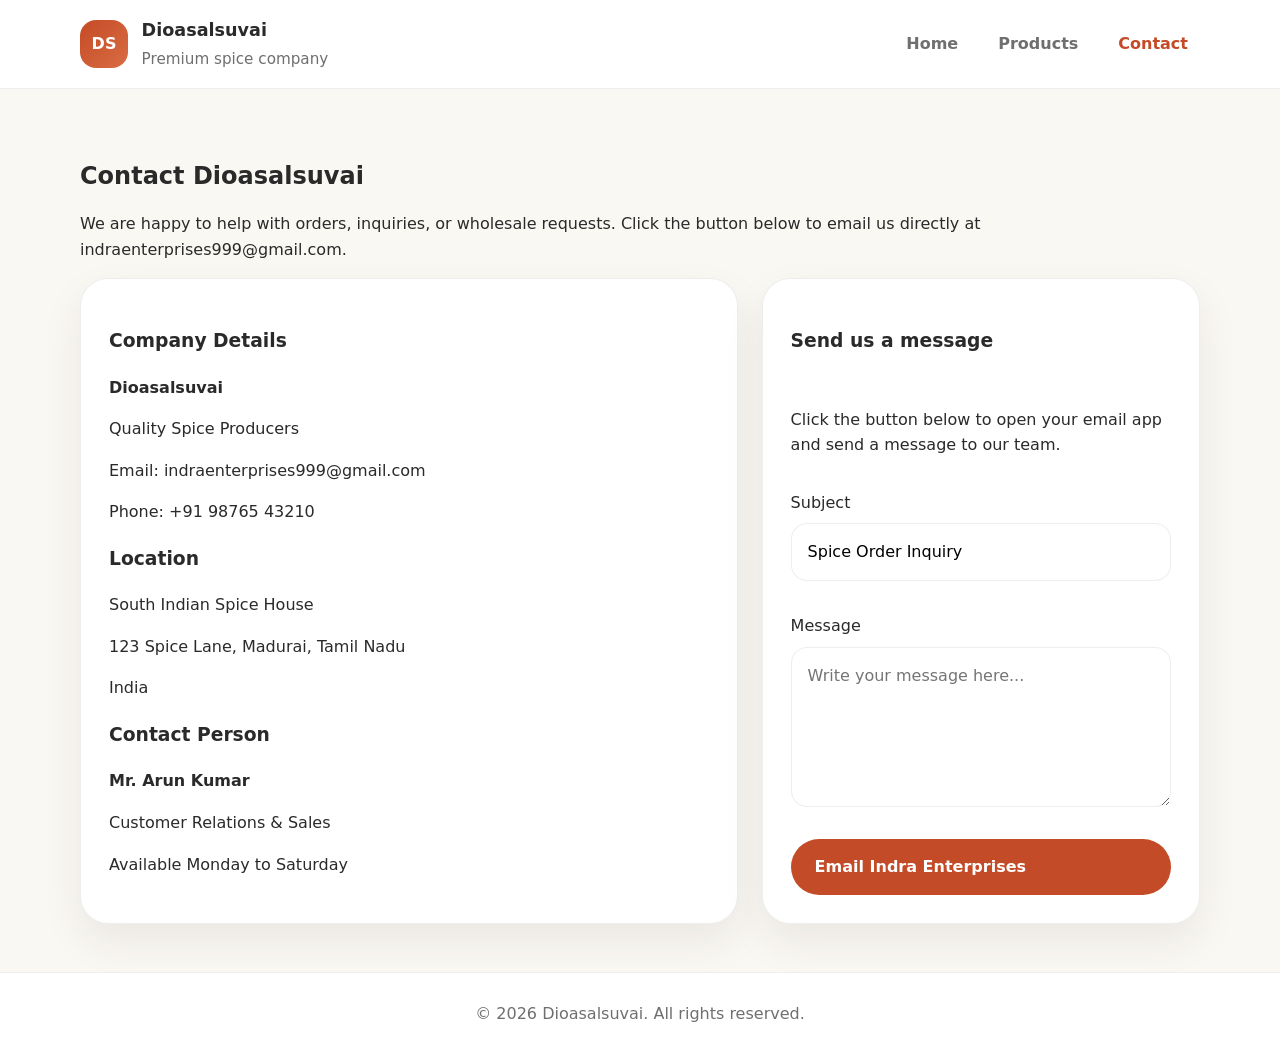
==== contact.html @ 7386b3ec "New Content" ====
<!DOCTYPE html>
<html lang="en">
<head>
  <meta charset="UTF-8" />
  <meta name="viewport" content="width=device-width, initial-scale=1.0" />
  <title>Dioasalsuvai | Contact</title>
  <link rel="stylesheet" href="styles.css" />
</head>
<body>
  <header class="site-header">
    <div class="container header-inner">
      <div class="logo">
        <div class="logo-mark">DS</div>
        <div>
          <h1>Dioasalsuvai</h1>
          <p>Premium spice company</p>
        </div>
      </div>
      <nav class="nav">
        <a href="index.html" class="nav-link">Home</a>
        <a href="product.html" class="nav-link">Products</a>
        <a href="contact.html" class="nav-link active">Contact</a>
      </nav>
    </div>
  </header>

  <main class="container page-content">
    <section class="contact-intro">
      <h2>Contact Dioasalsuvai</h2>
      <p>
        We are happy to help with orders, inquiries, or wholesale requests.
        Click the button below to email us directly at indraenterprises999@gmail.com.
      </p>
    </section>

    <section class="contact-grid">
      <div class="contact-details card">
        <div>
          <h3>Company Details</h3>
          <p><strong>Dioasalsuvai</strong></p>
          <p>Quality Spice Producers</p>
          <p>Email: <a href="mailto:indraenterprises999@gmail.com">indraenterprises999@gmail.com</a></p>
          <p>Phone: +91 98765 43210</p>
        </div>
        <div>
          <h3>Location</h3>
          <p>South Indian Spice House</p>
          <p>123 Spice Lane, Madurai, Tamil Nadu</p>
          <p>India</p>
        </div>
        <div>
          <h3>Contact Person</h3>
          <p><strong>Mr. Arun Kumar</strong></p>
          <p>Customer Relations & Sales</p>
          <p>Available Monday to Saturday</p>
        </div>
      </div>

      <div class="contact-card card">
        <h3>Send us a message</h3>
        <p>Click the button below to open your email app and send a message to our team.</p>
        <div class="form-group">
          <label for="contact-subject">Subject</label>
          <input id="contact-subject" type="text" class="form-control" value="Spice Order Inquiry" />
        </div>
        <div class="form-group">
          <label for="contact-message">Message</label>
          <textarea id="contact-message" rows="5" class="form-control" placeholder="Write your message here..."></textarea>
        </div>
        <a id="send-email-button" class="button email-button" href="mailto:indraenterprises999@gmail.com?subject=Spice%20Order%20Inquiry">Email Indra Enterprises</a>
      </div>
    </section>
  </main>

  <script>
    const sendButton = document.getElementById('send-email-button');
    sendButton.addEventListener('click', () => {
      const subject = encodeURIComponent(document.getElementById('contact-subject').value.trim() || 'Spice Order Inquiry');
      const bodyText = document.getElementById('contact-message').value.trim();
      const body = encodeURIComponent(bodyText ? bodyText : 'Hello Dioasalsuvai,\n\nI would like to inquire about your spice products.\n\nRegards,');
      sendButton.href = `mailto:indraenterprises999@gmail.com?subject=${subject}&body=${body}`;
    });
  </script>

  <footer class="site-footer">
    <div class="container">
      <p>&copy; 2026 Dioasalsuvai. All rights reserved.</p>
    </div>
  </footer>
</body>
</html>
---- styles.css ----
:root {
  --bg: #faf8f3;
  --surface: #ffffff;
  --text: #2a2a2a;
  --muted: #6f6f6f;
  --primary: #c44b27;
  --secondary: #ffb300;
  --border: rgba(42, 42, 42, 0.08);
  --shadow: 0 18px 40px rgba(52, 42, 35, 0.08);
}

* {
  box-sizing: border-box;
}

body {
  margin: 0;
  font-family: Inter, system-ui, -apple-system, BlinkMacSystemFont, sans-serif;
  background: var(--bg);
  color: var(--text);
  line-height: 1.6;
}

a {
  color: inherit;
  text-decoration: none;
}

img {
  max-width: 100%;
  display: block;
}

.container {
  width: min(1120px, calc(100% - 2rem));
  margin: 0 auto;
}

.site-header {
  background: #fff;
  border-bottom: 1px solid var(--border);
  position: sticky;
  top: 0;
  z-index: 10;
}

.header-inner {
  display: flex;
  align-items: center;
  justify-content: space-between;
  gap: 1rem;
  padding: 1rem 0;
}

.logo {
  display: flex;
  align-items: center;
  gap: 0.85rem;
}

.logo-mark {
  width: 3rem;
  height: 3rem;
  border-radius: 1rem;
  display: grid;
  place-items: center;
  background: linear-gradient(135deg, var(--primary), #d96c42);
  color: #fff;
  font-weight: 700;
  font-size: 1rem;
}

.logo h1 {
  margin: 0;
  font-size: 1.1rem;
}

.logo p {
  margin: 0.2rem 0 0;
  color: var(--muted);
  font-size: 0.95rem;
}

.nav {
  display: flex;
  gap: 1rem;
  flex-wrap: wrap;
}

.nav-link {
  color: var(--muted);
  font-weight: 600;
  padding: 0.5rem 0.75rem;
  border-radius: 999px;
}

.nav-link.active,
.nav-link:hover {
  color: var(--primary);
}

.hero {
  display: grid;
  grid-template-columns: 1.1fr 0.9fr;
  align-items: center;
  gap: 2rem;
  padding: 4rem 0 3rem;
}

.hero-copy h2 {
  margin: 0;
  font-size: clamp(2rem, 4vw, 3rem);
}

.hero-copy p {
  max-width: 42rem;
  margin: 1.2rem 0 0;
  color: var(--muted);
  font-size: 1.05rem;
}

.hero-actions {
  display: flex;
  gap: 1rem;
  flex-wrap: wrap;
  margin-top: 1.75rem;
}

.button {
  display: inline-flex;
  align-items: center;
  justify-content: center;
  padding: 0.95rem 1.5rem;
  border-radius: 999px;
  background: var(--primary);
  color: #fff;
  font-weight: 700;
}

.button-secondary {
  background: #fff;
  color: var(--primary);
  border: 1px solid var(--border);
}

.hero-image {
  display: flex;
  justify-content: center;
}

.banner-card {
  width: min(420px, 100%);
  background: linear-gradient(180deg, #ffe8d8 0%, #fff5ec 100%);
  border-radius: 2rem;
  padding: 1.5rem;
  box-shadow: var(--shadow);
  border: 1px solid var(--border);
}

.product-badge {
  display: inline-flex;
  padding: 0.45rem 0.85rem;
  border-radius: 999px;
  background: rgba(196, 75, 39, 0.15);
  color: var(--primary);
  font-weight: 700;
  font-size: 0.85rem;
}

.product-photo {
  margin: 1.5rem 0;
  height: 220px;
  border-radius: 1.5rem;
  background: radial-gradient(circle at 40% 25%, #ffb300 0%, #c44b27 25%, #9d3123 65%);
  position: relative;
  overflow: hidden;
}

.product-photo::before,
.product-photo::after {
  content: "";
  position: absolute;
  border-radius: 50%;
}

.product-photo::before {
  width: 120px;
  height: 120px;
  top: 20px;
  left: 20px;
  background: rgba(255, 255, 255, 0.22);
}

.product-photo::after {
  width: 180px;
  height: 180px;
  bottom: -30px;
  right: -30px;
  background: rgba(255, 255, 255, 0.14);
}

.product-info h3 {
  margin: 0;
  font-size: 1.25rem;
}

.product-info p {
  margin: 0.75rem 0 0;
  color: var(--muted);
}

.company-details {
  padding: 2.5rem 0 4rem;
}

.company-details h2 {
  margin: 0 0 1rem;
}

.details-grid {
  display: grid;
  gap: 1.5rem;
  grid-template-columns: repeat(3, minmax(0, 1fr));
}

.details-grid div {
  background: var(--surface);
  border-radius: 1.5rem;
  padding: 1.5rem;
  box-shadow: var(--shadow);
  border: 1px solid var(--border);
}

.details-grid h3 {
  margin-top: 0;
}

.page-content {
  padding: 3rem 0;
}

.product-list h2,
.contact-intro h2 {
  margin-bottom: 0.5rem;
}

.product-grid {
  display: grid;
  gap: 1.5rem;
  grid-template-columns: repeat(2, minmax(0, 1fr));
  margin-top: 1.5rem;
}

.product-card,
.card {
  background: var(--surface);
  border-radius: 1.75rem;
  padding: 1.75rem;
  border: 1px solid var(--border);
  box-shadow: var(--shadow);
}

.product-card h3 {
  margin: 1.1rem 0 0.5rem;
}

.product-card p {
  margin: 0;
  color: var(--muted);
}

.contact-grid {
  display: grid;
  gap: 1.5rem;
  grid-template-columns: 1.2fr 0.8fr;
}

.contact-card {
  display: flex;
  flex-direction: column;
  gap: 1rem;
}

.form-group {
  display: flex;
  flex-direction: column;
  gap: 0.5rem;
}

.form-control {
  width: 100%;
  padding: 0.95rem 1rem;
  border: 1px solid var(--border);
  border-radius: 1rem;
  background: #fff;
  font: inherit;
}

.form-control:focus {
  outline: 2px solid rgba(196, 75, 39, 0.25);
}

.email-button {
  display: inline-block;
}

.email-button:hover {
  opacity: 0.95;
}

.product-icon {
  width: 4rem;
  height: 4rem;
  border-radius: 1.25rem;
}

.product-icon.turmeric {
  background: linear-gradient(135deg, #f7d657, #e4a53c);
}

.product-icon.chilli {
  background: linear-gradient(135deg, #f25f44, #c42c1d);
}

.product-icon.coriander {
  background: linear-gradient(135deg, #a5c467, #5a8b48);
}

.product-icon.kolambu {
  background: linear-gradient(135deg, #d96c42, #8a2916);
}

.card > div {
  margin-bottom: 1rem;
}

.card > div:last-child {
  margin-bottom: 0;
}

.site-footer {
  padding: 1.75rem 0;
  background: #fff;
  border-top: 1px solid var(--border);
}

.site-footer p {
  margin: 0;
  text-align: center;
  color: var(--muted);
}

@media (max-width: 860px) {
  .hero {
    grid-template-columns: 1fr;
  }

  .details-grid,
  .product-grid {
    grid-template-columns: 1fr;
  }
}

@media (max-width: 640px) {
  .header-inner {
    flex-direction: column;
    align-items: flex-start;
  }

  .nav {
    width: 100%;
    justify-content: flex-start;
  }
}
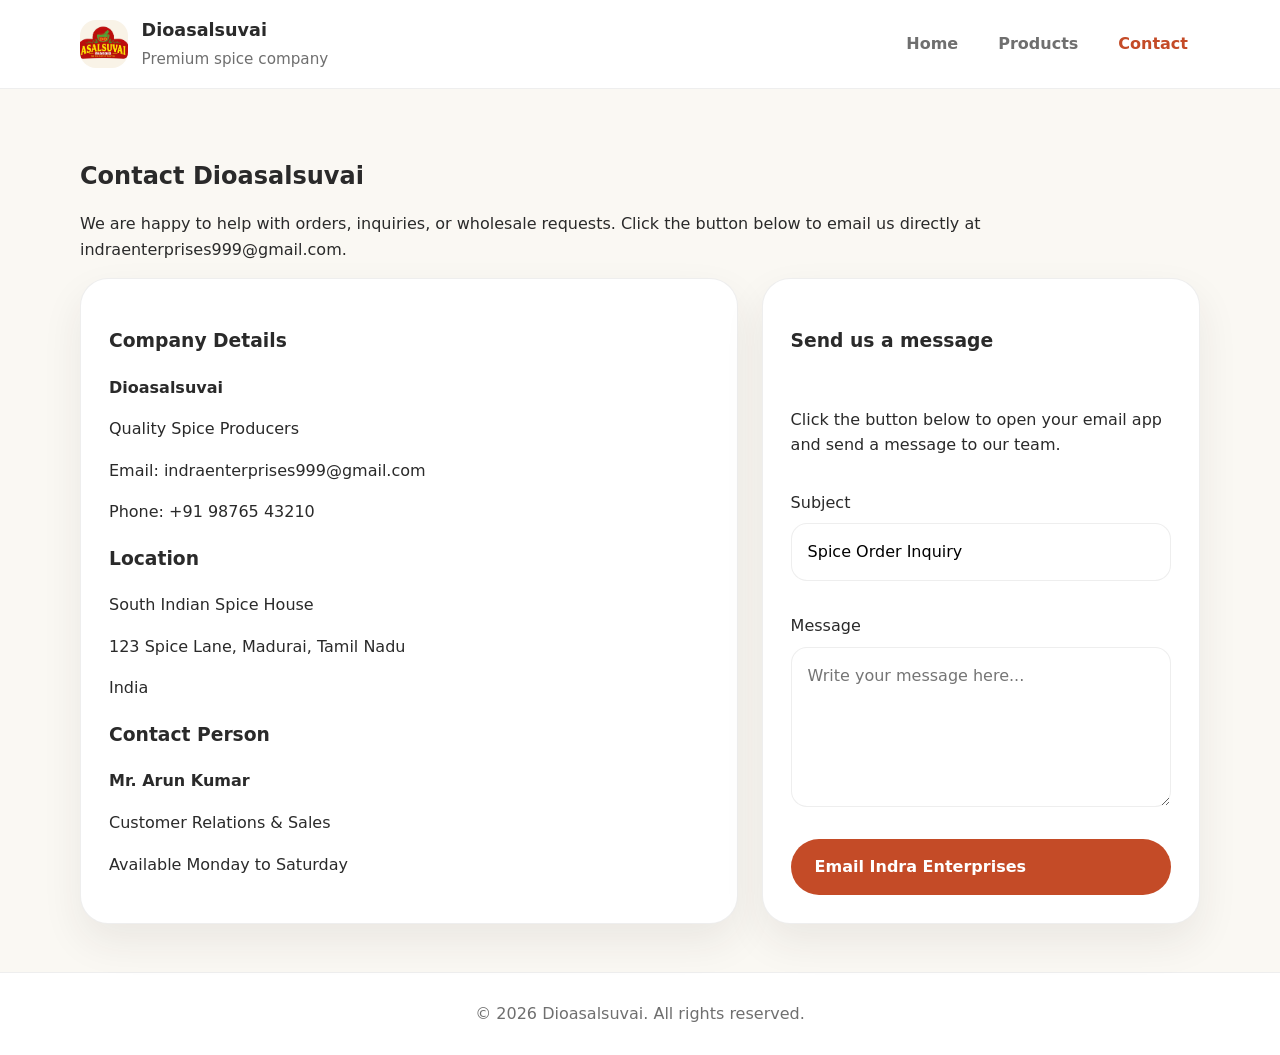
==== commit 477147dc: "image added" ====
--- a/contact.html
+++ b/contact.html
@@ -10,7 +10,9 @@
   <header class="site-header">
     <div class="container header-inner">
       <div class="logo">
-        <div class="logo-mark">DS</div>
+        <div class="logo-mark">
+          <img src="Image/logo.jpeg" alt="Dioasalsuvai logo" />
+        </div>
         <div>
           <h1>Dioasalsuvai</h1>
           <p>Premium spice company</p>
--- a/styles.css
+++ b/styles.css
@@ -65,9 +65,13 @@
   display: grid;
   place-items: center;
   background: linear-gradient(135deg, var(--primary), #d96c42);
-  color: #fff;
-  font-weight: 700;
-  font-size: 1rem;
+  overflow: hidden;
+}
+
+.logo-mark img {
+  width: 100%;
+  height: 100%;
+  object-fit: cover;
 }
 
 .logo h1 {
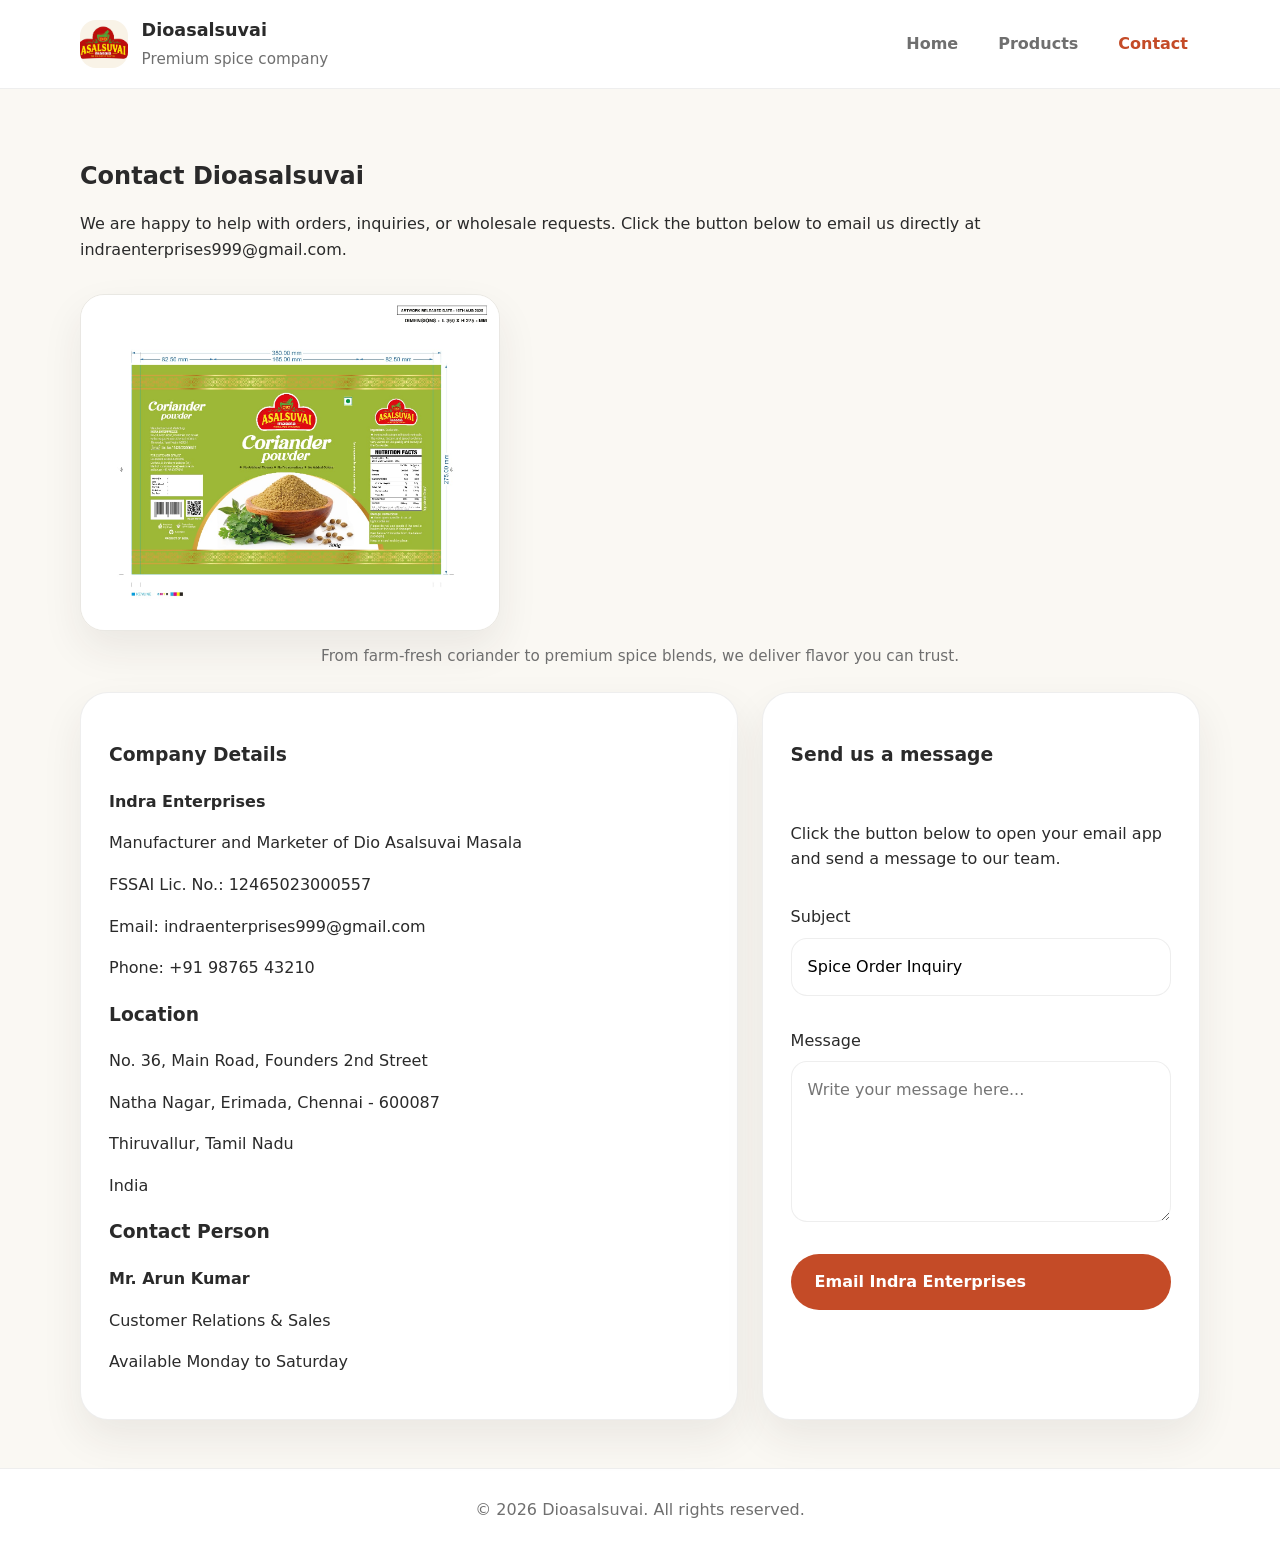
==== commit dd8a93d7: "added image and added content relate to that ." ====
--- a/contact.html
+++ b/contact.html
@@ -33,21 +33,27 @@
         We are happy to help with orders, inquiries, or wholesale requests.
         Click the button below to email us directly at indraenterprises999@gmail.com.
       </p>
+      <figure class="contact-hero">
+        <img src="Image/CorianderPowder.jpeg" alt="Fresh Coriander Powder" />
+        <figcaption>From farm-fresh coriander to premium spice blends, we deliver flavor you can trust.</figcaption>
+      </figure>
     </section>
 
     <section class="contact-grid">
       <div class="contact-details card">
         <div>
           <h3>Company Details</h3>
-          <p><strong>Dioasalsuvai</strong></p>
-          <p>Quality Spice Producers</p>
+          <p><strong>Indra Enterprises</strong></p>
+          <p>Manufacturer and Marketer of Dio Asalsuvai Masala</p>
+          <p>FSSAI Lic. No.: 12465023000557</p>
           <p>Email: <a href="mailto:indraenterprises999@gmail.com">indraenterprises999@gmail.com</a></p>
           <p>Phone: +91 98765 43210</p>
         </div>
         <div>
           <h3>Location</h3>
-          <p>South Indian Spice House</p>
-          <p>123 Spice Lane, Madurai, Tamil Nadu</p>
+          <p>No. 36, Main Road, Founders 2nd Street</p>
+          <p>Natha Nagar, Erimada, Chennai - 600087</p>
+          <p>Thiruvallur, Tamil Nadu</p>
           <p>India</p>
         </div>
         <div>
--- a/styles.css
+++ b/styles.css
@@ -203,6 +203,13 @@
   background: rgba(255, 255, 255, 0.14);
 }
 
+.product-photo img {
+  width: 100%;
+  height: 100%;
+  object-fit: cover;
+  border-radius: 1.5rem;
+}
+
 .product-info h3 {
   margin: 0;
   font-size: 1.25rem;
@@ -273,6 +280,83 @@
   color: var(--muted);
 }
 
+.featured-products {
+  padding: 3rem 0;
+}
+
+.featured-products h2 {
+  margin-top: 0;
+}
+
+.section-description {
+  max-width: 52rem;
+  margin-top: 0.75rem;
+  color: var(--muted);
+}
+
+.featured-grid {
+  display: grid;
+  gap: 1.5rem;
+  grid-template-columns: repeat(auto-fit, minmax(220px, 1fr));
+  margin-top: 1.75rem;
+}
+
+.feature-card {
+  background: var(--surface);
+  border: 1px solid var(--border);
+  border-radius: 1.5rem;
+  padding: 1.25rem;
+  box-shadow: var(--shadow);
+  text-align: center;
+}
+
+.feature-card img {
+  width: 100%;
+  aspect-ratio: 1.1;
+  object-fit: cover;
+  border-radius: 1rem;
+  margin-bottom: 1rem;
+}
+
+.product-card {
+  display: flex;
+  flex-direction: column;
+  gap: 1rem;
+}
+
+.product-card-img {
+  width: 100%;
+  height: 180px;
+  object-fit: cover;
+  border-radius: 1.25rem;
+}
+
+.product-story {
+  padding: 3rem 0;
+}
+
+.product-story h2 {
+  margin-top: 0;
+}
+
+.contact-hero {
+  margin: 2rem 0 1.5rem;
+  text-align: center;
+}
+
+.contact-hero img {
+  width: min(420px, 100%);
+  border-radius: 1.5rem;
+  border: 1px solid var(--border);
+  box-shadow: var(--shadow);
+}
+
+.contact-hero figcaption {
+  margin-top: 0.85rem;
+  color: var(--muted);
+  font-size: 0.95rem;
+}
+
 .contact-grid {
   display: grid;
   gap: 1.5rem;
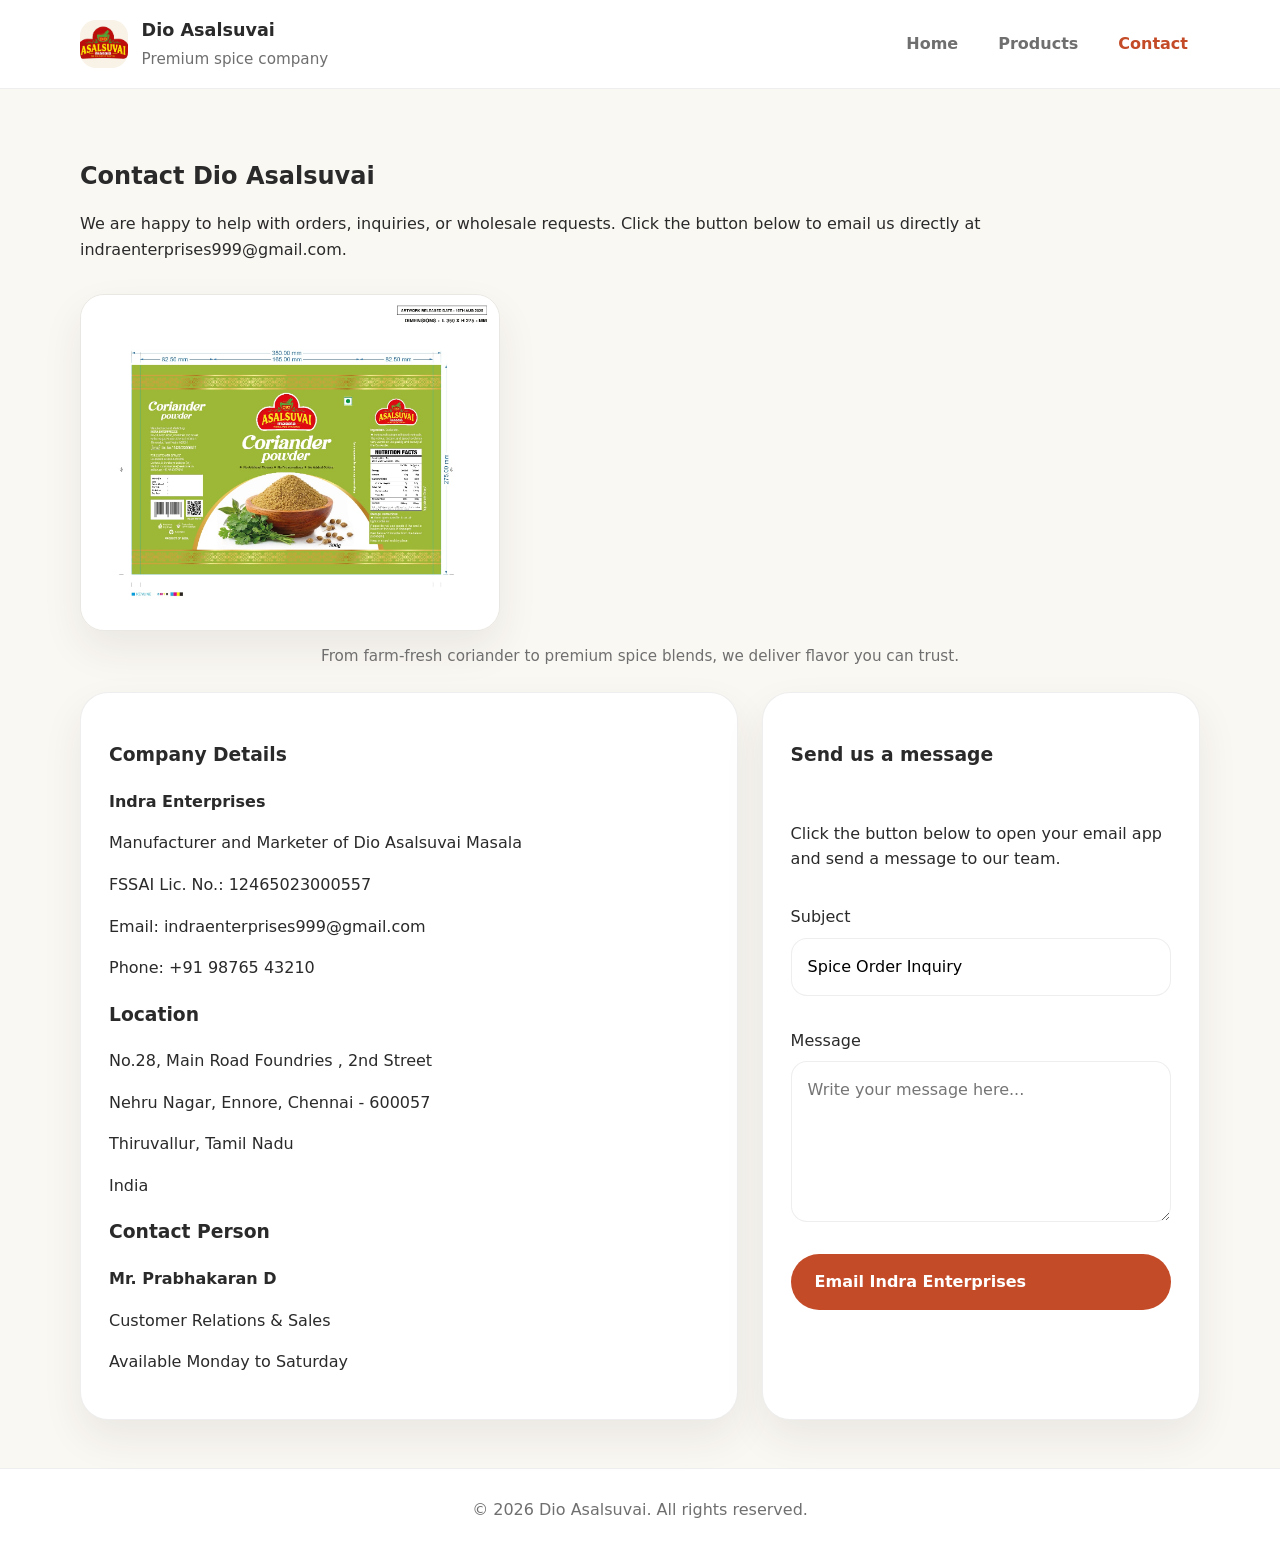
==== commit c9fa0366: "Update" ====
--- a/contact.html
+++ b/contact.html
@@ -3,7 +3,7 @@
 <head>
   <meta charset="UTF-8" />
   <meta name="viewport" content="width=device-width, initial-scale=1.0" />
-  <title>Dioasalsuvai | Contact</title>
+  <title>Dio Asalsuvai | Contact</title>
   <link rel="stylesheet" href="styles.css" />
 </head>
 <body>
@@ -11,10 +11,10 @@
     <div class="container header-inner">
       <div class="logo">
         <div class="logo-mark">
-          <img src="Image/logo.jpeg" alt="Dioasalsuvai logo" />
+          <img src="Image/logo.jpeg" alt="Dio Asalsuvai logo" />
         </div>
         <div>
-          <h1>Dioasalsuvai</h1>
+          <h1>Dio Asalsuvai</h1>
           <p>Premium spice company</p>
         </div>
       </div>
@@ -28,7 +28,7 @@
 
   <main class="container page-content">
     <section class="contact-intro">
-      <h2>Contact Dioasalsuvai</h2>
+      <h2>Contact Dio Asalsuvai</h2>
       <p>
         We are happy to help with orders, inquiries, or wholesale requests.
         Click the button below to email us directly at indraenterprises999@gmail.com.
@@ -51,14 +51,14 @@
         </div>
         <div>
           <h3>Location</h3>
-          <p>No. 36, Main Road, Founders 2nd Street</p>
-          <p>Natha Nagar, Erimada, Chennai - 600087</p>
+          <p>No.28, Main Road Foundries , 2nd Street</p>
+          <p>Nehru Nagar, Ennore, Chennai - 600057</p>
           <p>Thiruvallur, Tamil Nadu</p>
           <p>India</p>
         </div>
         <div>
           <h3>Contact Person</h3>
-          <p><strong>Mr. Arun Kumar</strong></p>
+          <p><strong>Mr. Prabhakaran D</strong></p>
           <p>Customer Relations & Sales</p>
           <p>Available Monday to Saturday</p>
         </div>
@@ -85,15 +85,17 @@
     sendButton.addEventListener('click', () => {
       const subject = encodeURIComponent(document.getElementById('contact-subject').value.trim() || 'Spice Order Inquiry');
       const bodyText = document.getElementById('contact-message').value.trim();
-      const body = encodeURIComponent(bodyText ? bodyText : 'Hello Dioasalsuvai,\n\nI would like to inquire about your spice products.\n\nRegards,');
+      const body = encodeURIComponent(bodyText ? bodyText : 'Hello Dio Asalsuvai,\n\nI would like to inquire about your spice products.\n\nRegards,');
       sendButton.href = `mailto:indraenterprises999@gmail.com?subject=${subject}&body=${body}`;
     });
   </script>
 
   <footer class="site-footer">
     <div class="container">
-      <p>&copy; 2026 Dioasalsuvai. All rights reserved.</p>
+      <p>&copy; 2026 Dio Asalsuvai. All rights reserved.</p>
     </div>
   </footer>
 </body>
 </html>
+
+
--- a/styles.css
+++ b/styles.css
@@ -460,3 +460,5 @@
     justify-content: flex-start;
   }
 }
+
+
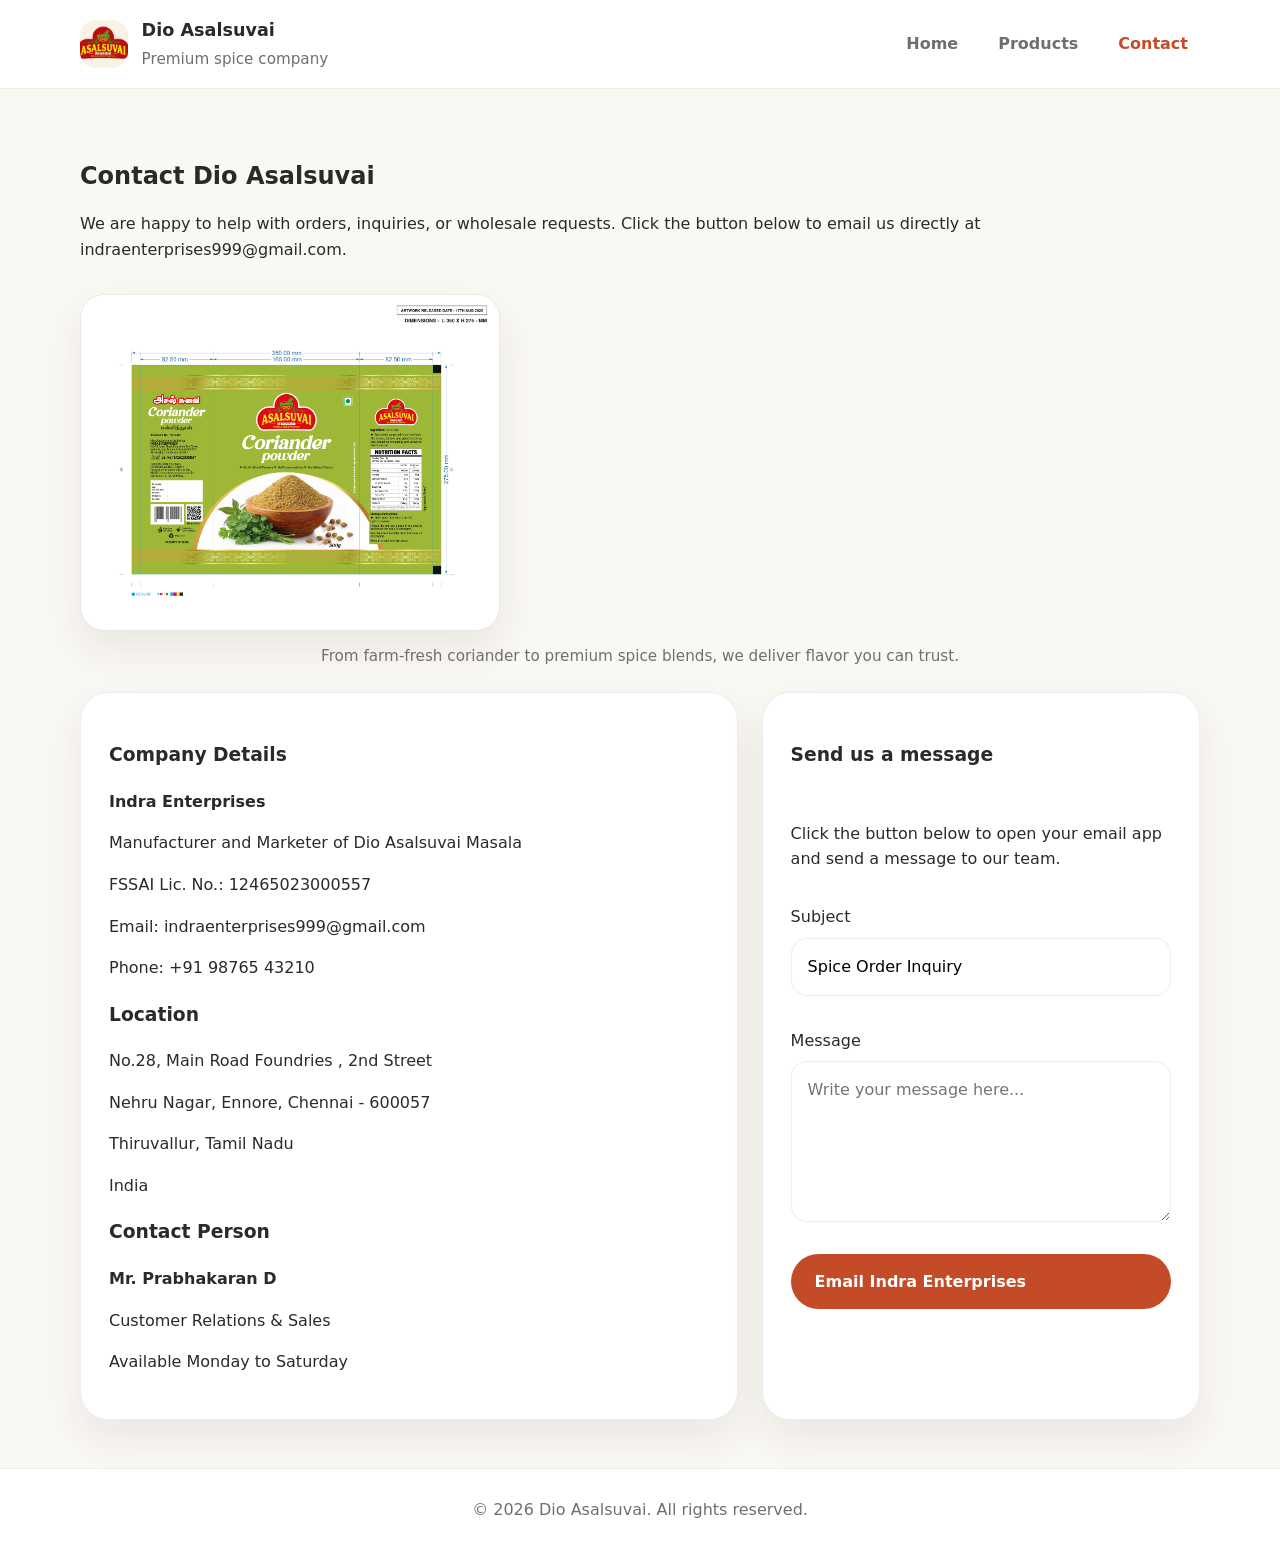
==== commit 55d9a6bb: "upadate image" ====
--- a/contact.html
+++ b/contact.html
@@ -34,7 +34,7 @@
         Click the button below to email us directly at indraenterprises999@gmail.com.
       </p>
       <figure class="contact-hero">
-        <img src="Image/CorianderPowder.jpeg" alt="Fresh Coriander Powder" />
+        <img src="Image/CorianderPowder.png" alt="Fresh Coriander Powder" />
         <figcaption>From farm-fresh coriander to premium spice blends, we deliver flavor you can trust.</figcaption>
       </figure>
     </section>
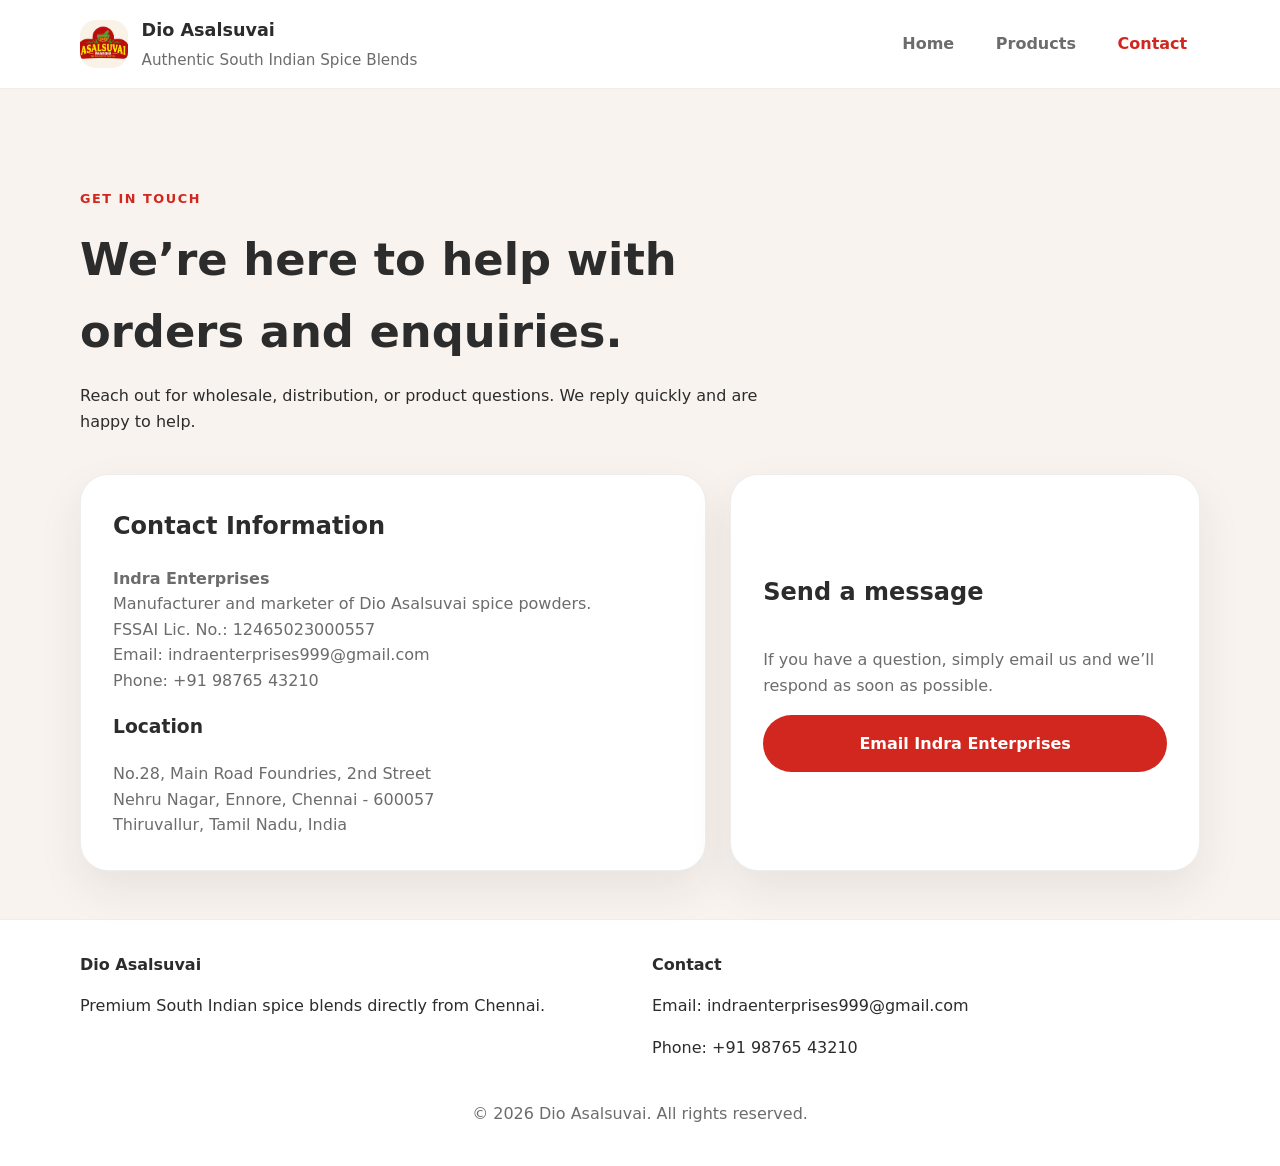
==== commit 41dd26bd: "update design and phone number" ====
--- a/contact.html
+++ b/contact.html
@@ -9,13 +9,13 @@
 <body>
   <header class="site-header">
     <div class="container header-inner">
-      <div class="logo">
+      <div class="brand">
         <div class="logo-mark">
           <img src="Image/logo.jpeg" alt="Dio Asalsuvai logo" />
         </div>
         <div>
           <h1>Dio Asalsuvai</h1>
-          <p>Premium spice company</p>
+          <p>Authentic South Indian Spice Blends</p>
         </div>
       </div>
       <nav class="nav">
@@ -27,75 +27,48 @@
   </header>
 
   <main class="container page-content">
-    <section class="contact-intro">
-      <h2>Contact Dio Asalsuvai</h2>
-      <p>
-        We are happy to help with orders, inquiries, or wholesale requests.
-        Click the button below to email us directly at indraenterprises999@gmail.com.
-      </p>
-      <figure class="contact-hero">
-        <img src="Image/CorianderPowder.png" alt="Fresh Coriander Powder" />
-        <figcaption>From farm-fresh coriander to premium spice blends, we deliver flavor you can trust.</figcaption>
-      </figure>
+    <section class="page-hero">
+      <div class="page-hero-copy">
+        <span class="eyebrow">Get In Touch</span>
+        <h1>We’re here to help with orders and enquiries.</h1>
+        <p>Reach out for wholesale, distribution, or product questions. We reply quickly and are happy to help.</p>
+      </div>
     </section>
 
     <section class="contact-grid">
       <div class="contact-details card">
-        <div>
-          <h3>Company Details</h3>
-          <p><strong>Indra Enterprises</strong></p>
-          <p>Manufacturer and Marketer of Dio Asalsuvai Masala</p>
-          <p>FSSAI Lic. No.: 12465023000557</p>
-          <p>Email: <a href="mailto:indraenterprises999@gmail.com">indraenterprises999@gmail.com</a></p>
-          <p>Phone: +91 98765 43210</p>
-        </div>
-        <div>
-          <h3>Location</h3>
-          <p>No.28, Main Road Foundries , 2nd Street</p>
-          <p>Nehru Nagar, Ennore, Chennai - 600057</p>
-          <p>Thiruvallur, Tamil Nadu</p>
-          <p>India</p>
-        </div>
-        <div>
-          <h3>Contact Person</h3>
-          <p><strong>Mr. Prabhakaran D</strong></p>
-          <p>Customer Relations & Sales</p>
-          <p>Available Monday to Saturday</p>
-        </div>
+        <h2>Contact Information</h2>
+        <p><strong>Indra Enterprises</strong></p>
+        <p>Manufacturer and marketer of Dio Asalsuvai spice powders.</p>
+        <p>FSSAI Lic. No.: 12465023000557</p>
+        <p>Email: <a href="mailto:indraenterprises999@gmail.com">indraenterprises999@gmail.com</a></p>
+        <p>Phone: +91 98765 43210</p>
+        <h3>Location</h3>
+        <p>No.28, Main Road Foundries, 2nd Street</p>
+        <p>Nehru Nagar, Ennore, Chennai - 600057</p>
+        <p>Thiruvallur, Tamil Nadu, India</p>
       </div>
-
       <div class="contact-card card">
-        <h3>Send us a message</h3>
-        <p>Click the button below to open your email app and send a message to our team.</p>
-        <div class="form-group">
-          <label for="contact-subject">Subject</label>
-          <input id="contact-subject" type="text" class="form-control" value="Spice Order Inquiry" />
-        </div>
-        <div class="form-group">
-          <label for="contact-message">Message</label>
-          <textarea id="contact-message" rows="5" class="form-control" placeholder="Write your message here..."></textarea>
-        </div>
-        <a id="send-email-button" class="button email-button" href="mailto:indraenterprises999@gmail.com?subject=Spice%20Order%20Inquiry">Email Indra Enterprises</a>
+        <h2>Send a message</h2>
+        <p>If you have a question, simply email us and we’ll respond as soon as possible.</p>
+        <a class="button" href="mailto:indraenterprises999@gmail.com?subject=Spice%20Order%20Inquiry">Email Indra Enterprises</a>
       </div>
     </section>
   </main>
 
-  <script>
-    const sendButton = document.getElementById('send-email-button');
-    sendButton.addEventListener('click', () => {
-      const subject = encodeURIComponent(document.getElementById('contact-subject').value.trim() || 'Spice Order Inquiry');
-      const bodyText = document.getElementById('contact-message').value.trim();
-      const body = encodeURIComponent(bodyText ? bodyText : 'Hello Dio Asalsuvai,\n\nI would like to inquire about your spice products.\n\nRegards,');
-      sendButton.href = `mailto:indraenterprises999@gmail.com?subject=${subject}&body=${body}`;
-    });
-  </script>
-
   <footer class="site-footer">
-    <div class="container">
-      <p>&copy; 2026 Dio Asalsuvai. All rights reserved.</p>
+    <div class="container footer-grid">
+      <div>
+        <p class="footer-title">Dio Asalsuvai</p>
+        <p>Premium South Indian spice blends directly from Chennai.</p>
+      </div>
+      <div>
+        <p class="footer-title">Contact</p>
+        <p>Email: <a href="mailto:indraenterprises999@gmail.com">indraenterprises999@gmail.com</a></p>
+        <p>Phone: +91 98765 43210</p>
+      </div>
     </div>
+    <p class="footer-copy">&copy; 2026 Dio Asalsuvai. All rights reserved.</p>
   </footer>
 </body>
 </html>
-
-
--- a/styles.css
+++ b/styles.css
@@ -1,12 +1,13 @@
 :root {
-  --bg: #faf8f3;
+  --bg: #f8f3ee;
   --surface: #ffffff;
-  --text: #2a2a2a;
-  --muted: #6f6f6f;
-  --primary: #c44b27;
-  --secondary: #ffb300;
-  --border: rgba(42, 42, 42, 0.08);
-  --shadow: 0 18px 40px rgba(52, 42, 35, 0.08);
+  --text: #2c2c2c;
+  --muted: #6c6c6c;
+  --primary: #d1271f;
+  --primary-dark: #a51d18;
+  --secondary: #f4a000;
+  --border: rgba(44, 44, 44, 0.08);
+  --shadow: 0 18px 45px rgba(44, 44, 44, 0.08);
 }
 
 * {
@@ -15,7 +16,7 @@
 
 body {
   margin: 0;
-  font-family: Inter, system-ui, -apple-system, BlinkMacSystemFont, sans-serif;
+  font-family: 'Inter', system-ui, -apple-system, BlinkMacSystemFont, sans-serif;
   background: var(--bg);
   color: var(--text);
   line-height: 1.6;
@@ -41,7 +42,7 @@
   border-bottom: 1px solid var(--border);
   position: sticky;
   top: 0;
-  z-index: 10;
+  z-index: 20;
 }
 
 .header-inner {
@@ -52,7 +53,7 @@
   padding: 1rem 0;
 }
 
-.logo {
+.brand {
   display: flex;
   align-items: center;
   gap: 0.85rem;
@@ -64,7 +65,7 @@
   border-radius: 1rem;
   display: grid;
   place-items: center;
-  background: linear-gradient(135deg, var(--primary), #d96c42);
+  background: linear-gradient(135deg, var(--primary), #de5a40);
   overflow: hidden;
 }
 
@@ -74,13 +75,18 @@
   object-fit: cover;
 }
 
-.logo h1 {
+.logo-mark img[alt="Dio Asalsuvai logo"] {
+  width: 100%;
+  height: 100%;
+}
+
+.brand h1 {
   margin: 0;
   font-size: 1.1rem;
 }
 
-.logo p {
-  margin: 0.2rem 0 0;
+.brand p {
+  margin: 0.25rem 0 0;
   color: var(--muted);
   font-size: 0.95rem;
 }
@@ -93,9 +99,10 @@
 
 .nav-link {
   color: var(--muted);
-  font-weight: 600;
-  padding: 0.5rem 0.75rem;
+  font-weight: 700;
+  padding: 0.55rem 0.8rem;
   border-radius: 999px;
+  transition: color 0.2s ease, background 0.2s ease;
 }
 
 .nav-link.active,
@@ -104,21 +111,37 @@
 }
 
 .hero {
+  padding: 4rem 0 3rem;
+}
+
+.hero-grid {
   display: grid;
   grid-template-columns: 1.1fr 0.9fr;
   align-items: center;
   gap: 2rem;
-  padding: 4rem 0 3rem;
-}
-
-.hero-copy h2 {
-  margin: 0;
-  font-size: clamp(2rem, 4vw, 3rem);
+}
+
+.hero-copy {
+  max-width: 610px;
+}
+
+.eyebrow {
+  display: inline-flex;
+  text-transform: uppercase;
+  letter-spacing: 0.12em;
+  font-size: 0.8rem;
+  font-weight: 700;
+  color: var(--primary);
+}
+
+.hero-copy h1 {
+  margin: 1rem 0 1rem;
+  font-size: clamp(2.4rem, 4vw, 3.8rem);
+  line-height: 1.05;
 }
 
 .hero-copy p {
-  max-width: 42rem;
-  margin: 1.2rem 0 0;
+  margin: 0;
   color: var(--muted);
   font-size: 1.05rem;
 }
@@ -127,198 +150,204 @@
   display: flex;
   gap: 1rem;
   flex-wrap: wrap;
-  margin-top: 1.75rem;
+  margin: 1.75rem 0;
 }
 
 .button {
   display: inline-flex;
   align-items: center;
   justify-content: center;
-  padding: 0.95rem 1.5rem;
+  padding: 1rem 1.8rem;
   border-radius: 999px;
   background: var(--primary);
   color: #fff;
   font-weight: 700;
-}
-
-.button-secondary {
+  transition: transform 0.2s ease, box-shadow 0.2s ease;
+}
+
+.button:hover {
+  transform: translateY(-1px);
+  box-shadow: 0 12px 30px rgba(209, 39, 31, 0.18);
+}
+
+.button.button-secondary {
   background: #fff;
   color: var(--primary);
   border: 1px solid var(--border);
 }
 
-.hero-image {
-  display: flex;
-  justify-content: center;
-}
-
-.banner-card {
-  width: min(420px, 100%);
-  background: linear-gradient(180deg, #ffe8d8 0%, #fff5ec 100%);
-  border-radius: 2rem;
+.hero-highlights {
+  display: grid;
+  grid-template-columns: repeat(3, minmax(0, 1fr));
+  gap: 1rem;
+  margin-top: 2rem;
+}
+
+.highlight-card {
+  background: rgba(209, 39, 31, 0.06);
+  border: 1px solid rgba(209, 39, 31, 0.12);
+  border-radius: 1.25rem;
+  padding: 1rem;
+}
+
+.highlight-card strong {
+  display: block;
+  margin-bottom: 0.55rem;
+}
+
+.value-strip {
+  padding: 2.5rem 0;
+}
+
+.value-grid {
+  display: grid;
+  gap: 1rem;
+  grid-template-columns: repeat(3, minmax(0, 1fr));
+}
+
+.value-card {
+  background: #fff;
+  border: 1px solid rgba(209, 39, 31, 0.12);
+  border-radius: 1.75rem;
   padding: 1.5rem;
   box-shadow: var(--shadow);
-  border: 1px solid var(--border);
-}
-
-.product-badge {
-  display: inline-flex;
-  padding: 0.45rem 0.85rem;
-  border-radius: 999px;
-  background: rgba(196, 75, 39, 0.15);
+}
+
+.value-card strong {
+  display: block;
+  margin-bottom: 0.75rem;
   color: var(--primary);
-  font-weight: 700;
-  font-size: 0.85rem;
-}
-
-.product-photo {
-  margin: 1.5rem 0;
-  height: 220px;
-  border-radius: 1.5rem;
-  background: radial-gradient(circle at 40% 25%, #ffb300 0%, #c44b27 25%, #9d3123 65%);
-  position: relative;
-  overflow: hidden;
-}
-
-.product-photo::before,
-.product-photo::after {
-  content: "";
-  position: absolute;
-  border-radius: 50%;
-}
-
-.product-photo::before {
-  width: 120px;
-  height: 120px;
-  top: 20px;
-  left: 20px;
-  background: rgba(255, 255, 255, 0.22);
-}
-
-.product-photo::after {
-  width: 180px;
-  height: 180px;
-  bottom: -30px;
-  right: -30px;
-  background: rgba(255, 255, 255, 0.14);
-}
-
-.product-photo img {
-  width: 100%;
-  height: 100%;
+}
+
+.value-card p {
+  margin: 0;
+  color: var(--muted);
+  line-height: 1.75;
+}
+
+.hero-image {
+  display: flex;
+  justify-content: center;
+}
+
+.hero-image img {
+  border-radius: 2rem;
+  box-shadow: var(--shadow);
+  width: min(520px, 100%);
   object-fit: cover;
-  border-radius: 1.5rem;
-}
-
-.product-info h3 {
-  margin: 0;
-  font-size: 1.25rem;
-}
-
-.product-info p {
-  margin: 0.75rem 0 0;
-  color: var(--muted);
-}
-
-.company-details {
-  padding: 2.5rem 0 4rem;
-}
-
-.company-details h2 {
-  margin: 0 0 1rem;
-}
-
-.details-grid {
-  display: grid;
-  gap: 1.5rem;
-  grid-template-columns: repeat(3, minmax(0, 1fr));
-}
-
-.details-grid div {
-  background: var(--surface);
-  border-radius: 1.5rem;
-  padding: 1.5rem;
-  box-shadow: var(--shadow);
-  border: 1px solid var(--border);
-}
-
-.details-grid h3 {
-  margin-top: 0;
-}
-
+}
+
+.section-heading {
+  margin-bottom: 1.5rem;
+}
+
+.section-heading h2 {
+  margin: 0;
+  font-size: clamp(2rem, 3vw, 2.5rem);
+}
+
+.section-description {
+  margin: 0.9rem 0 0;
+  max-width: 720px;
+  color: var(--muted);
+  line-height: 1.8;
+}
+
+.featured-products,
+.about,
 .page-content {
   padding: 3rem 0;
 }
 
-.product-list h2,
-.contact-intro h2 {
-  margin-bottom: 0.5rem;
-}
-
-.product-grid {
+.featured-grid,
+.product-grid,
+.contact-grid,
+.about-grid {
   display: grid;
   gap: 1.5rem;
-  grid-template-columns: repeat(2, minmax(0, 1fr));
-  margin-top: 1.5rem;
-}
-
+}
+
+.featured-grid {
+  grid-template-columns: repeat(auto-fit, minmax(220px, 1fr));
+}
+
+.feature-card,
 .product-card,
 .card {
   background: var(--surface);
   border-radius: 1.75rem;
-  padding: 1.75rem;
+  padding: 1.5rem;
   border: 1px solid var(--border);
   box-shadow: var(--shadow);
 }
 
-.product-card h3 {
-  margin: 1.1rem 0 0.5rem;
-}
-
-.product-card p {
-  margin: 0;
-  color: var(--muted);
-}
-
-.featured-products {
-  padding: 3rem 0;
-}
-
-.featured-products h2 {
-  margin-top: 0;
-}
-
-.section-description {
-  max-width: 52rem;
-  margin-top: 0.75rem;
-  color: var(--muted);
-}
-
-.featured-grid {
-  display: grid;
-  gap: 1.5rem;
-  grid-template-columns: repeat(auto-fit, minmax(220px, 1fr));
-  margin-top: 1.75rem;
-}
-
-.feature-card {
-  background: var(--surface);
-  border: 1px solid var(--border);
-  border-radius: 1.5rem;
-  padding: 1.25rem;
-  box-shadow: var(--shadow);
-  text-align: center;
-}
-
 .feature-card img {
   width: 100%;
-  aspect-ratio: 1.1;
+  height: 220px;
   object-fit: cover;
-  border-radius: 1rem;
+  border-radius: 1.25rem;
   margin-bottom: 1rem;
 }
 
+.feature-card h3,
+.product-card-body h3 {
+  margin: 0 0 0.75rem;
+}
+
+.feature-card p,
+.product-card-body p,
+.card p {
+  margin: 0;
+  color: var(--muted);
+}
+
+.about-grid {
+  grid-template-columns: 1.1fr 0.9fr;
+  align-items: center;
+}
+
+.about-list {
+  list-style: disc;
+  margin: 1.25rem 0 0 1.4rem;
+  padding: 0;
+  color: var(--muted);
+}
+
+.about-list li {
+  margin-bottom: 0.8rem;
+}
+
+.about-image img {
+  border-radius: 1.75rem;
+  border: 1px solid var(--border);
+  box-shadow: var(--shadow);
+}
+
+.about-image figcaption {
+  margin-top: 1rem;
+  color: var(--muted);
+  font-size: 0.95rem;
+}
+
+.page-hero {
+  padding: 3rem 0 1.5rem;
+}
+
+.page-hero-copy {
+  max-width: 720px;
+}
+
+.page-hero-copy h1 {
+  margin: 0.8rem 0 0;
+  font-size: clamp(2.2rem, 3.5vw, 3rem);
+}
+
+.product-grid {
+  grid-template-columns: repeat(auto-fit, minmax(240px, 1fr));
+}
+
 .product-card {
+  overflow: hidden;
   display: flex;
   flex-direction: column;
   gap: 1rem;
@@ -326,58 +355,38 @@
 
 .product-card-img {
   width: 100%;
-  height: 180px;
+  aspect-ratio: 4 / 3;
   object-fit: cover;
-  border-radius: 1.25rem;
-}
-
-.product-story {
-  padding: 3rem 0;
-}
-
-.product-story h2 {
+}
+
+.product-card-body {
+  padding: 0.25rem 0;
+}
+
+.contact-grid {
+  grid-template-columns: 1.2fr 0.9fr;
+}
+
+.card h2,
+.contact-details h2 {
   margin-top: 0;
 }
 
-.contact-hero {
-  margin: 2rem 0 1.5rem;
-  text-align: center;
-}
-
-.contact-hero img {
-  width: min(420px, 100%);
-  border-radius: 1.5rem;
-  border: 1px solid var(--border);
-  box-shadow: var(--shadow);
-}
-
-.contact-hero figcaption {
-  margin-top: 0.85rem;
-  color: var(--muted);
-  font-size: 0.95rem;
-}
-
-.contact-grid {
-  display: grid;
-  gap: 1.5rem;
-  grid-template-columns: 1.2fr 0.8fr;
+.contact-details {
+  padding: 2rem;
 }
 
 .contact-card {
   display: flex;
   flex-direction: column;
-  gap: 1rem;
-}
-
-.form-group {
-  display: flex;
-  flex-direction: column;
-  gap: 0.5rem;
+  justify-content: center;
+  gap: 1rem;
+  padding: 2rem;
 }
 
 .form-control {
   width: 100%;
-  padding: 0.95rem 1rem;
+  padding: 1rem 1.1rem;
   border: 1px solid var(--border);
   border-radius: 1rem;
   background: #fff;
@@ -385,67 +394,48 @@
 }
 
 .form-control:focus {
-  outline: 2px solid rgba(196, 75, 39, 0.25);
-}
-
-.email-button {
-  display: inline-block;
-}
-
-.email-button:hover {
-  opacity: 0.95;
-}
-
-.product-icon {
-  width: 4rem;
-  height: 4rem;
-  border-radius: 1.25rem;
-}
-
-.product-icon.turmeric {
-  background: linear-gradient(135deg, #f7d657, #e4a53c);
-}
-
-.product-icon.chilli {
-  background: linear-gradient(135deg, #f25f44, #c42c1d);
-}
-
-.product-icon.coriander {
-  background: linear-gradient(135deg, #a5c467, #5a8b48);
-}
-
-.product-icon.kolambu {
-  background: linear-gradient(135deg, #d96c42, #8a2916);
-}
-
-.card > div {
-  margin-bottom: 1rem;
-}
-
-.card > div:last-child {
-  margin-bottom: 0;
+  outline: 2px solid rgba(209, 39, 31, 0.2);
+}
+
+.footer-grid {
+  display: grid;
+  grid-template-columns: repeat(2, minmax(0, 1fr));
+  gap: 1.5rem;
+  align-items: start;
+}
+
+.footer-title {
+  margin: 0 0 0.75rem;
+  font-weight: 700;
+}
+
+.footer-copy {
+  margin: 1.5rem 0 0;
+  text-align: center;
+  color: var(--muted);
 }
 
 .site-footer {
-  padding: 1.75rem 0;
+  padding: 2rem 0 2.5rem;
   background: #fff;
   border-top: 1px solid var(--border);
 }
 
-.site-footer p {
-  margin: 0;
-  text-align: center;
-  color: var(--muted);
-}
-
 @media (max-width: 860px) {
-  .hero {
+  .hero-grid,
+  .about-grid,
+  .contact-grid,
+  .value-grid {
     grid-template-columns: 1fr;
   }
 
-  .details-grid,
-  .product-grid {
-    grid-template-columns: 1fr;
+  .page-hero,
+  .featured-products,
+  .about,
+  .product-list,
+  .contact-grid,
+  .value-strip {
+    padding: 2rem 0;
   }
 }
 
@@ -459,6 +449,12 @@
     width: 100%;
     justify-content: flex-start;
   }
-}
-
-
+
+  .hero-highlights {
+    grid-template-columns: 1fr;
+  }
+
+  .footer-grid {
+    grid-template-columns: 1fr;
+  }
+}
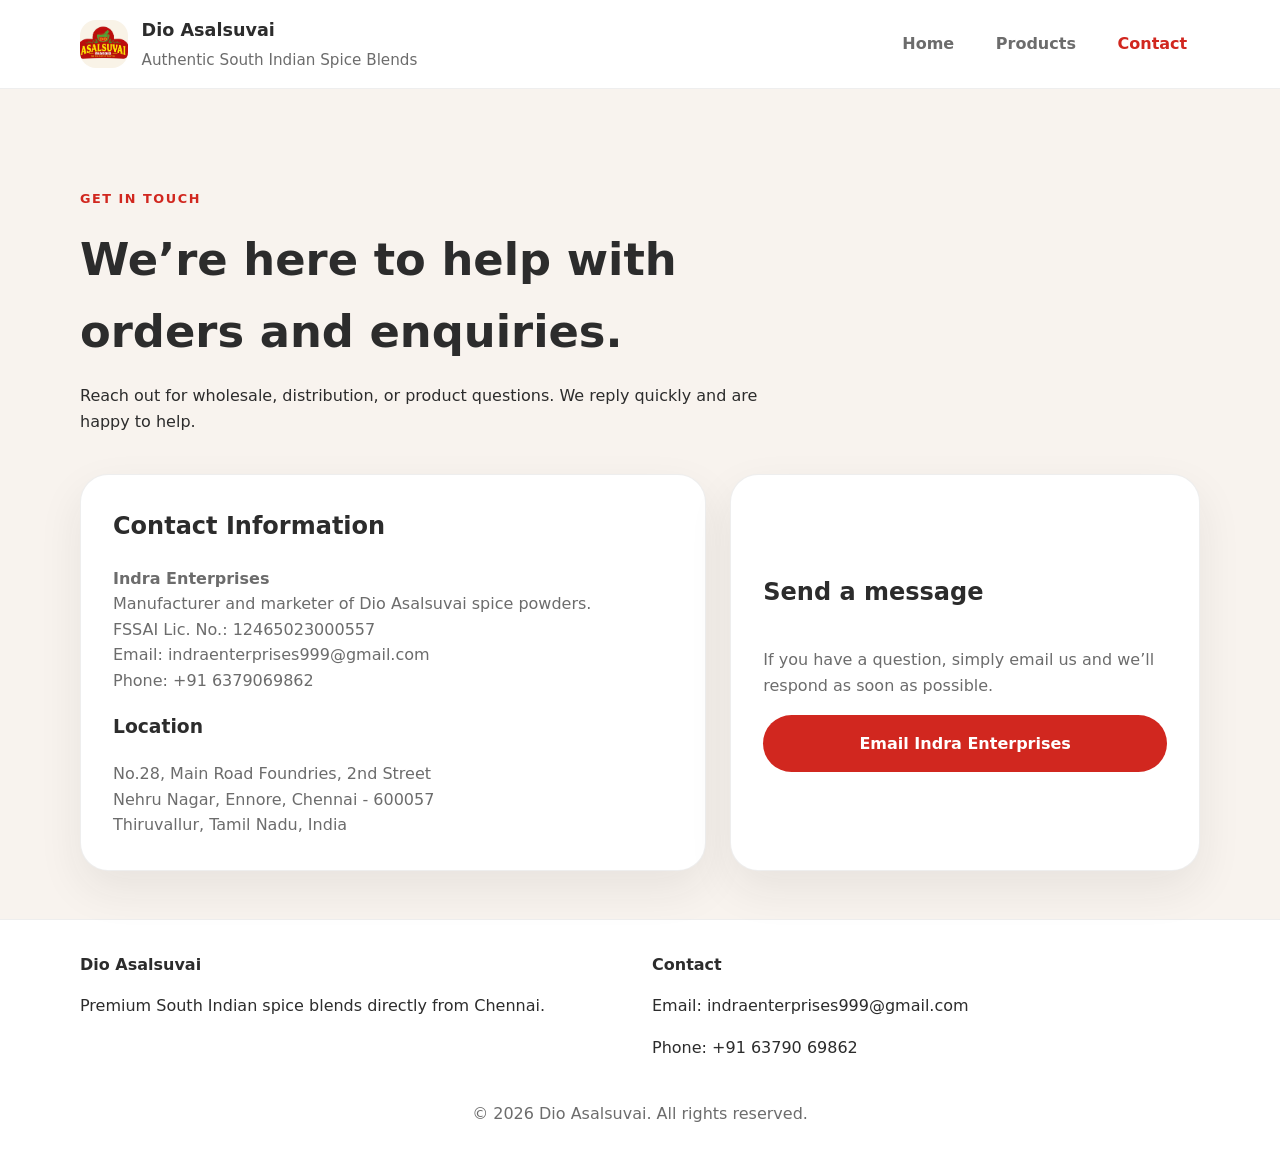
==== commit f0a2a888: "image replacement" ====
--- a/contact.html
+++ b/contact.html
@@ -42,7 +42,7 @@
         <p>Manufacturer and marketer of Dio Asalsuvai spice powders.</p>
         <p>FSSAI Lic. No.: 12465023000557</p>
         <p>Email: <a href="mailto:indraenterprises999@gmail.com">indraenterprises999@gmail.com</a></p>
-        <p>Phone: +91 98765 43210</p>
+        <p>Phone: +91 6379069862</p>
         <h3>Location</h3>
         <p>No.28, Main Road Foundries, 2nd Street</p>
         <p>Nehru Nagar, Ennore, Chennai - 600057</p>
@@ -65,7 +65,7 @@
       <div>
         <p class="footer-title">Contact</p>
         <p>Email: <a href="mailto:indraenterprises999@gmail.com">indraenterprises999@gmail.com</a></p>
-        <p>Phone: +91 98765 43210</p>
+        <p>Phone: +91 63790 69862</p>
       </div>
     </div>
     <p class="footer-copy">&copy; 2026 Dio Asalsuvai. All rights reserved.</p>
--- a/styles.css
+++ b/styles.css
@@ -228,13 +228,17 @@
 .hero-image {
   display: flex;
   justify-content: center;
+  min-height: 420px;
+  overflow: hidden;
+  border-radius: 2rem;
 }
 
 .hero-image img {
-  border-radius: 2rem;
+  width: 100%;
+  height: 100%;
+  object-fit: cover;
+  object-position: center;
   box-shadow: var(--shadow);
-  width: min(520px, 100%);
-  object-fit: cover;
 }
 
 .section-heading {
@@ -317,8 +321,16 @@
   margin-bottom: 0.8rem;
 }
 
+.about-image {
+  overflow: hidden;
+  border-radius: 1.75rem;
+}
+
 .about-image img {
-  border-radius: 1.75rem;
+  width: 100%;
+  height: 100%;
+  object-fit: cover;
+  object-position: center;
   border: 1px solid var(--border);
   box-shadow: var(--shadow);
 }
@@ -347,7 +359,6 @@
 }
 
 .product-card {
-  overflow: hidden;
   display: flex;
   flex-direction: column;
   gap: 1rem;
@@ -355,8 +366,9 @@
 
 .product-card-img {
   width: 100%;
-  aspect-ratio: 4 / 3;
-  object-fit: cover;
+  height: auto;
+  object-fit: contain;
+  aspect-ratio: auto;
 }
 
 .product-card-body {
